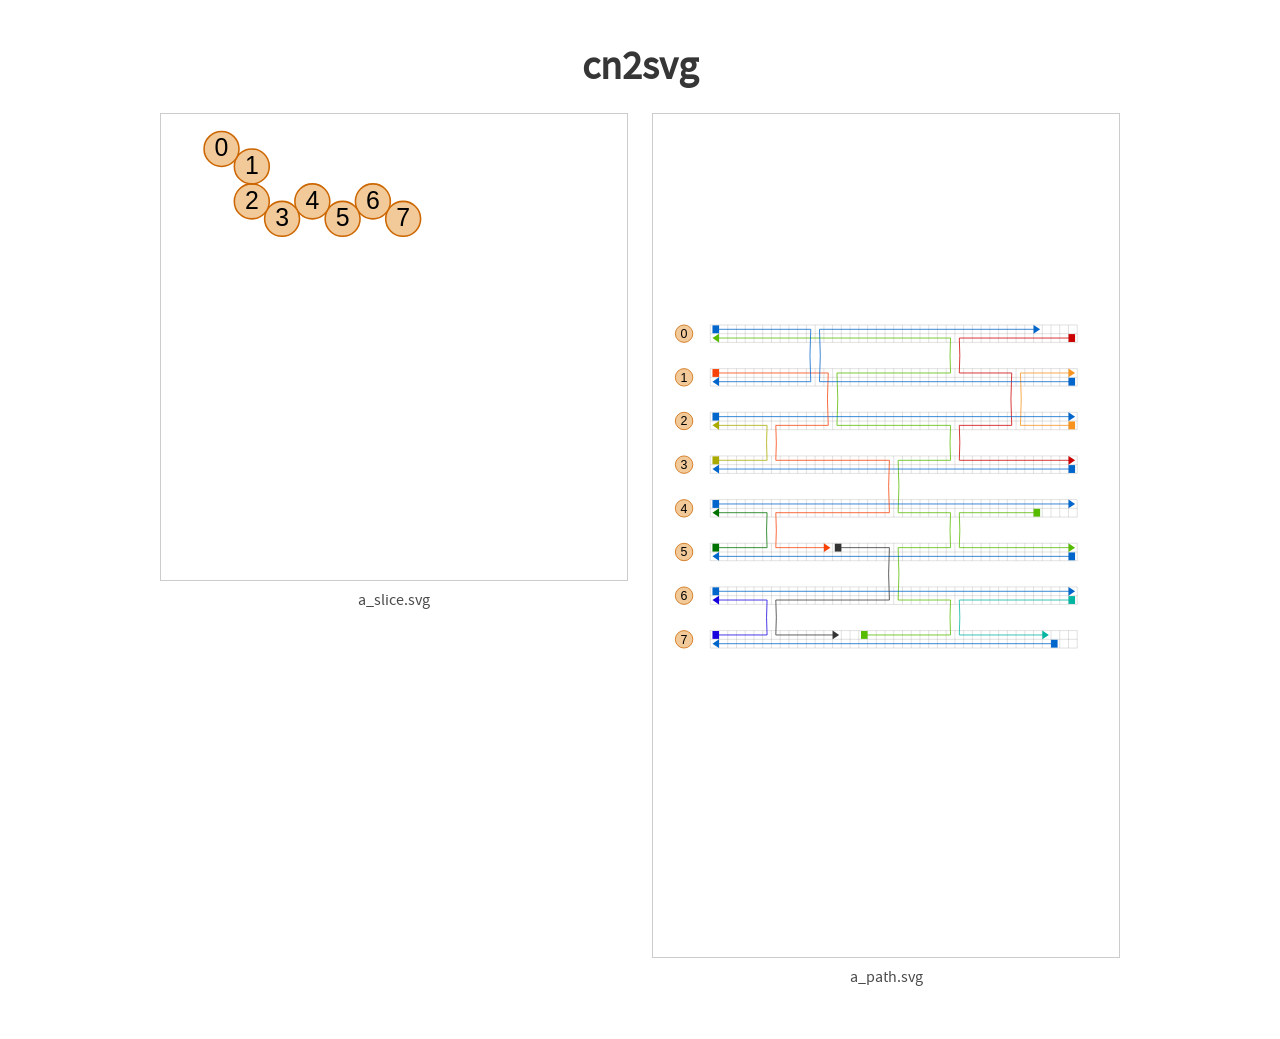
==== example_html/index.html @ ddd82943 "Add wip files" ====
<!DOCTYPE html>
<html>
<head>
  <meta charset="utf-8">
  <meta name="viewport" content="width=device-width, initial-scale=1">
  <title>cn2svg</title>
  <link rel="stylesheet" href="./css/bulma.css">
  <link rel="stylesheet" href="stylesheet.css" type="text/css" charset="utf-8" />
  <style type="text/css">
      body{
        font-family: 'source_sans_proregular';
              }
  </style>
</head>
<body>
  <section class="section">
    <div class="container">
      <div class="content has-text-centered">
        <h1 class="is-size-2">cn2svg</h1>
      </div>
    </div>
    <div class="container">
      <div class="columns">
        <div class="column has-text-centered">
          <img style="border:1px solid #ccc;" src="a_slice.svg">
          a_slice.svg
        </div>
        <div class="column has-text-centered">
          <img style="border:1px solid #ccc;" src="a_path.svg">
          a_path.svg
        </div>
      </div>
    </div>
  </section>
</body>
</html>
---- example_html/stylesheet.css ----
/*! Generated by Font Squirrel (https://www.fontsquirrel.com) on September 13, 2018 */



@font-face {
    font-family: 'source_sans_proregular';
    src: url('sourcesanspro-regular-webfont.woff2') format('woff2'),
         url('sourcesanspro-regular-webfont.woff') format('woff');
    font-weight: normal;
    font-style: normal;

}
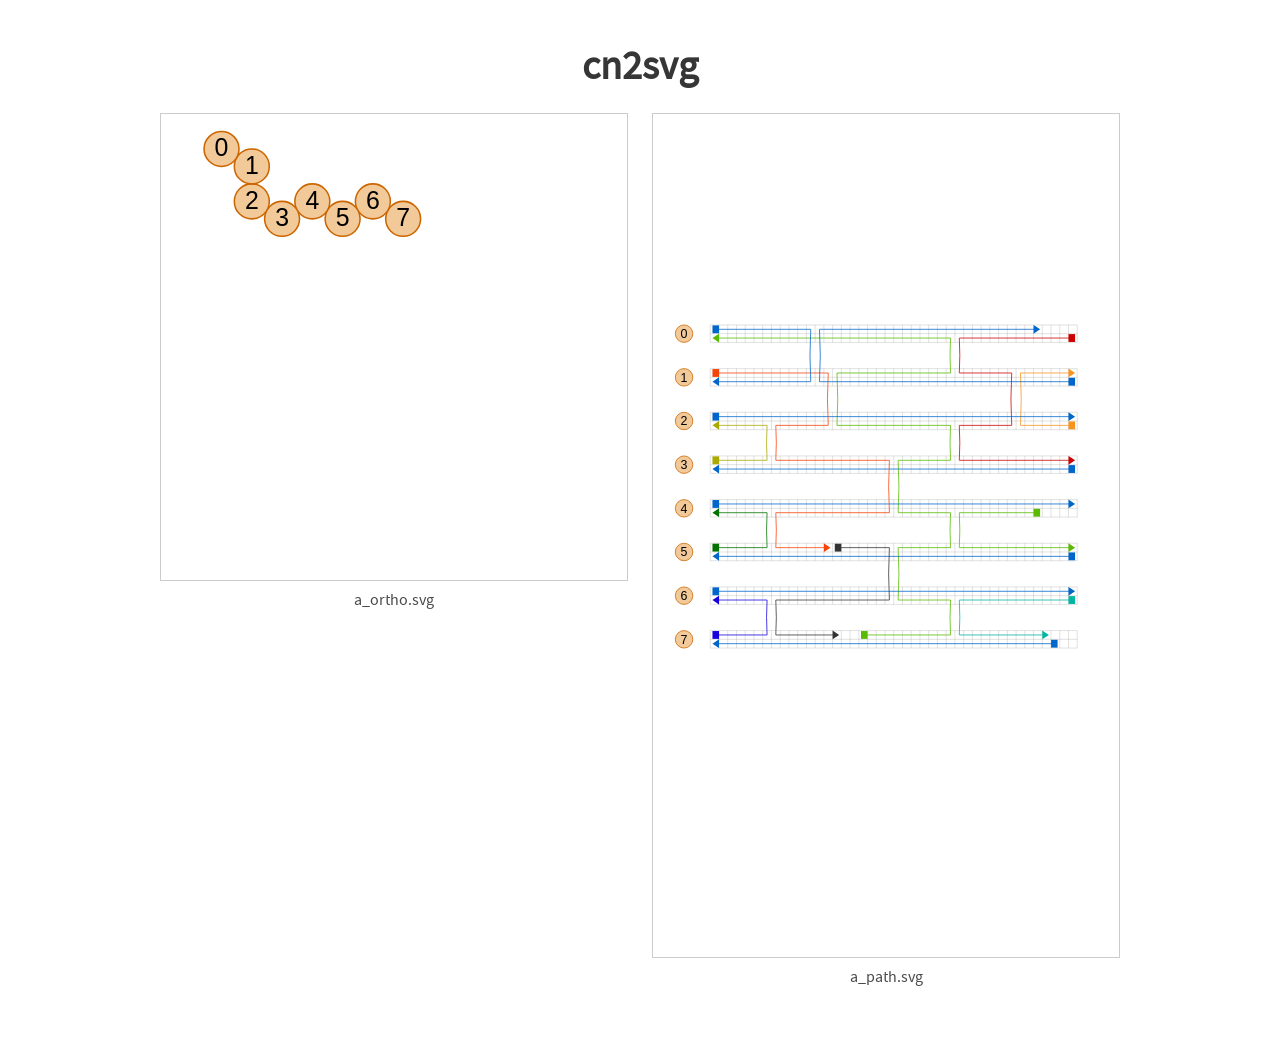
==== commit 368239e3: "Rename "slice" to "ortho"" ====
--- a/example_html/index.html
+++ b/example_html/index.html
@@ -22,8 +22,8 @@
     <div class="container">
       <div class="columns">
         <div class="column has-text-centered">
-          <img style="border:1px solid #ccc;" src="a_slice.svg">
-          a_slice.svg
+          <img style="border:1px solid #ccc;" src="a_ortho.svg">
+          a_ortho.svg
         </div>
         <div class="column has-text-centered">
           <img style="border:1px solid #ccc;" src="a_path.svg">
